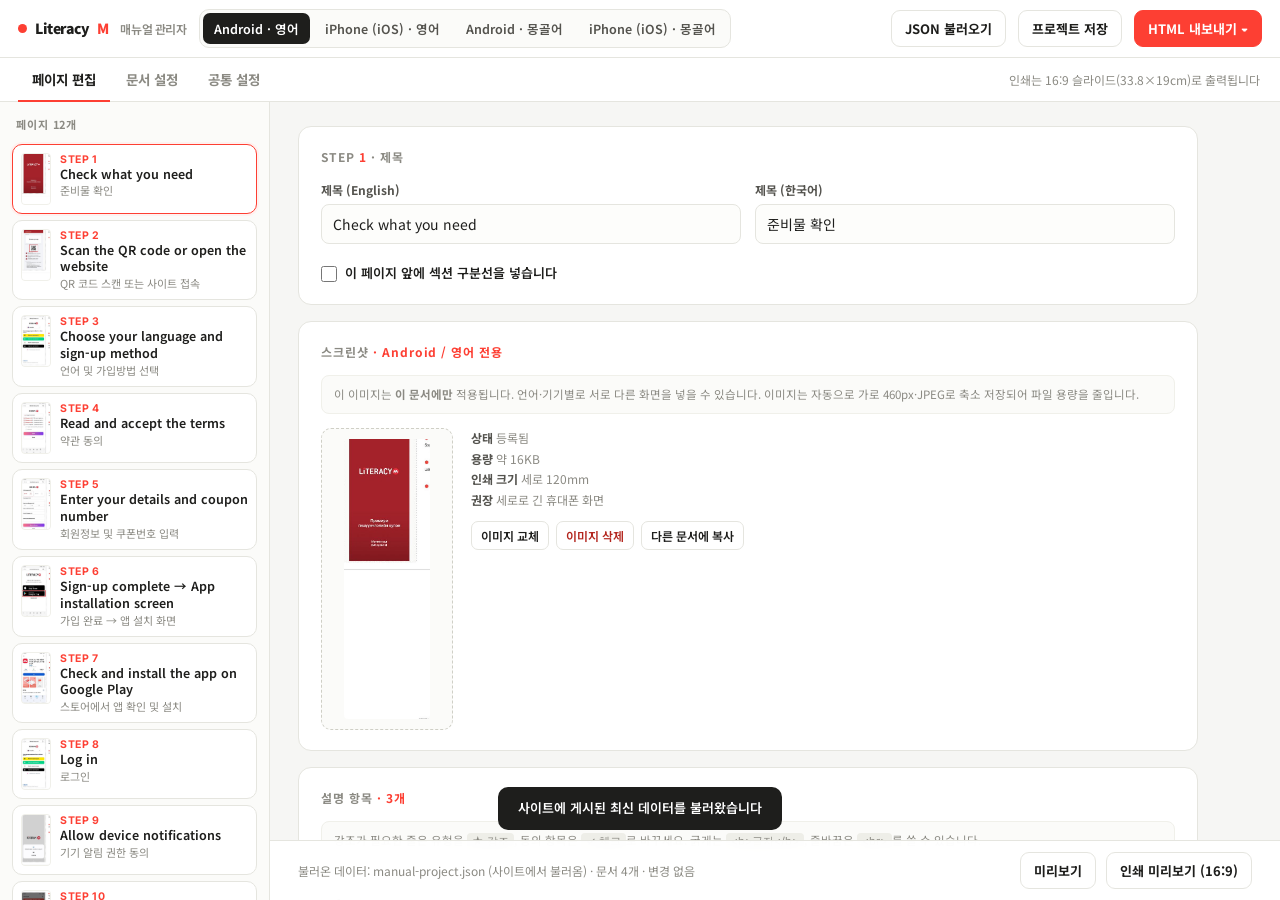
==== admin.html @ 459cb4ae "관리자 페이지 추가" ====
<!DOCTYPE html>
<html lang="ko">
<head>
<meta charset="utf-8" />
<meta name="viewport" content="width=device-width,initial-scale=1.0" />
<title>리터러시M 매뉴얼 관리자</title>
<link rel="preconnect" href="https://fonts.googleapis.com">
<link rel="preconnect" href="https://fonts.gstatic.com" crossorigin>
<link href="https://fonts.googleapis.com/css2?family=Inter:wght@400;500;600;700;800&family=Noto+Sans+KR:wght@400;500;600;700;900&display=swap" rel="stylesheet">
<style>
:root{--bg:#f6f6f4;--panel:#fff;--ink:#1e1e1c;--ink-soft:#54534e;--ink-faint:#8b8a83;
  --line:#e5e5df;--line-soft:#f0f0ea;--accent:#FD3F33;--accent-soft:#fff1ef;--ok:#1f8a48;--rail:#fbfbf9}
*,*::before,*::after{box-sizing:border-box;margin:0;padding:0}
html,body{height:100%}
body{font-family:'Noto Sans KR','Apple SD Gothic Neo',sans-serif;background:var(--bg);color:var(--ink);
  font-size:14px;line-height:1.6;-webkit-font-smoothing:antialiased;display:flex;flex-direction:column}
button,input,select,textarea{font-family:inherit;font-size:inherit;color:inherit}
.mono{font-family:'Inter',ui-monospace,monospace}

/* ---------------- top bar ---------------- */
.top{display:flex;align-items:center;gap:12px;padding:0 18px;height:58px;background:var(--panel);
  border-bottom:1px solid var(--line);flex:none;flex-wrap:nowrap}
.logo{display:flex;align-items:center;gap:8px;font-weight:900;letter-spacing:-.4px;white-space:nowrap}
.logo i{width:9px;height:9px;border-radius:50%;background:var(--accent);display:block}
.logo em{font-style:normal;color:var(--accent)}
.logo small{font-weight:600;color:var(--ink-faint);font-size:12px;margin-left:4px}
.top .sp{flex:1}
.docsel{display:flex;gap:4px;background:var(--rail);border:1px solid var(--line);border-radius:10px;padding:3px;
  overflow-x:auto;max-width:46vw}
.docsel button{border:none;background:none;padding:6px 11px;border-radius:7px;font-size:12.5px;font-weight:600;
  color:var(--ink-soft);cursor:pointer;white-space:nowrap}
.docsel button.on{background:var(--ink);color:#fff}
.btn{border:1px solid var(--line);background:var(--panel);padding:8px 13px;border-radius:9px;font-size:13px;
  font-weight:700;cursor:pointer;white-space:nowrap;transition:.12s}
.btn:hover{border-color:#d4d4cb;background:#fcfcfa}
.btn:focus-visible{outline:2px solid var(--accent);outline-offset:2px}
.btn.pri{background:var(--accent);border-color:var(--accent);color:#fff}
.btn.pri:hover{filter:brightness(1.05);background:var(--accent)}
.btn.sm{padding:5px 9px;font-size:12px;font-weight:600;border-radius:7px}
.btn.danger{color:#b3261e}
.btn.danger:hover{background:#fff5f4;border-color:#f0c4c0}
.btn[disabled]{opacity:.45;cursor:not-allowed}
.menu{position:relative}
.menu-pop{position:absolute;right:0;top:calc(100% + 6px);background:var(--panel);border:1px solid var(--line);
  border-radius:11px;box-shadow:0 12px 30px rgba(0,0,0,.1);padding:6px;min-width:230px;display:none;z-index:40}
.menu.open .menu-pop{display:block}
.menu-pop button{display:block;width:100%;text-align:left;border:none;background:none;padding:9px 11px;
  border-radius:7px;font-size:13px;cursor:pointer}
.menu-pop button:hover{background:var(--accent-soft);color:#a8291f}
.menu-pop hr{border:none;border-top:1px solid var(--line-soft);margin:5px 2px}
.menu-pop .lbl{padding:7px 11px 3px;font-size:11px;font-weight:700;letter-spacing:.06em;color:var(--ink-faint)}

/* ---------------- tabs ---------------- */
.tabs{display:flex;gap:2px;padding:0 18px;background:var(--panel);border-bottom:1px solid var(--line);flex:none}
.tabs button{border:none;background:none;padding:11px 14px;font-size:13.5px;font-weight:700;color:var(--ink-faint);
  cursor:pointer;border-bottom:2px solid transparent;margin-bottom:-1px}
.tabs button.on{color:var(--ink);border-bottom-color:var(--accent)}
.tabs .sp{flex:1}
.tabs .hint{align-self:center;font-size:12px;color:var(--ink-faint);padding-right:2px}

/* ---------------- shell ---------------- */
.shell{flex:1;display:flex;min-height:0}
.rail{width:270px;flex:none;background:var(--rail);border-right:1px solid var(--line);overflow-y:auto;padding:12px}
.rail-head{display:flex;align-items:center;justify-content:space-between;padding:2px 4px 10px}
.rail-head span{font-size:11px;font-weight:700;letter-spacing:.08em;color:var(--ink-faint)}
.pagelist{display:flex;flex-direction:column;gap:6px}
.pg{display:flex;gap:9px;align-items:flex-start;background:var(--panel);border:1px solid var(--line);
  border-radius:10px;padding:8px;cursor:pointer;text-align:left;transition:.1s}
.pg:hover{border-color:#d4d4cb}
.pg.on{border-color:var(--accent);box-shadow:0 0 0 2px var(--accent-soft)}
.pg .thumb{width:30px;height:52px;flex:none;border:1px solid var(--line-soft);border-radius:4px;overflow:hidden;
  background:#f4f4f0;display:flex;align-items:center;justify-content:center}
.pg .thumb img{width:100%;height:100%;object-fit:cover;object-position:top}
.pg .thumb span{font-size:9px;color:#c2c2b8;line-height:1.2;text-align:center}
.pg .meta{min-width:0;flex:1}
.pg .n{font-family:'Inter',sans-serif;font-size:10.5px;font-weight:700;color:var(--accent);letter-spacing:.06em}
.pg .t{font-size:12.5px;font-weight:600;line-height:1.35;overflow:hidden;display:-webkit-box;
  -webkit-line-clamp:2;-webkit-box-orient:vertical}
.pg .k{font-size:11px;color:var(--ink-faint);overflow:hidden;white-space:nowrap;text-overflow:ellipsis}
.pg .flag{display:inline-block;font-size:9.5px;font-weight:700;color:#a8291f;background:var(--accent-soft);
  border-radius:4px;padding:1px 5px;margin-top:3px}
.rail .add{width:100%;margin-top:10px;border:1px dashed #cfcfc6;background:none;padding:10px;border-radius:10px;
  font-size:12.5px;font-weight:700;color:var(--ink-soft);cursor:pointer}
.rail .add:hover{border-color:var(--accent);color:var(--accent)}

.main{flex:1;overflow-y:auto;padding:24px 28px 90px;min-width:0}
.pane{max-width:900px}
.pane.hide{display:none}

/* ---------------- editor blocks ---------------- */
.card{background:var(--panel);border:1px solid var(--line);border-radius:13px;padding:20px 22px;margin-bottom:16px}
.card>h3{font-size:12px;font-weight:700;letter-spacing:.08em;color:var(--ink-faint);margin-bottom:14px}
.card>h3 b{color:var(--accent)}
.row{display:grid;grid-template-columns:1fr 1fr;gap:14px}
.f{display:block;margin-bottom:13px}
.f:last-child{margin-bottom:0}
.f>label{display:block;font-size:12px;font-weight:700;color:var(--ink-soft);margin-bottom:5px}
.f>label small{font-weight:500;color:var(--ink-faint);margin-left:5px}
input[type=text],textarea,select{width:100%;border:1px solid var(--line);border-radius:8px;padding:9px 11px;
  background:#fdfdfb;transition:.12s}
input[type=text]:focus,textarea:focus,select:focus{outline:none;border-color:var(--accent);background:#fff;
  box-shadow:0 0 0 3px var(--accent-soft)}
textarea{resize:vertical;min-height:62px;line-height:1.55}
.chk{display:flex;align-items:center;gap:8px;font-size:13px;font-weight:600;cursor:pointer}
.chk input{width:16px;height:16px;accent-color:var(--accent)}

/* screenshot */
.shotbox{display:grid;grid-template-columns:132px 1fr;gap:18px;align-items:start}
.drop{border:1.5px dashed #cfcfc6;border-radius:10px;background:#fbfbf9;min-height:210px;display:flex;
  align-items:center;justify-content:center;overflow:hidden;text-align:center;padding:10px;cursor:pointer;
  transition:.12s}
.drop.over{border-color:var(--accent);background:var(--accent-soft)}
.drop img{max-width:100%;max-height:280px;display:block;border-radius:4px}
.drop p{font-size:11.5px;color:var(--ink-faint);line-height:1.6}
.shotinfo{font-size:12px;color:var(--ink-faint);line-height:1.7}
.shotinfo .k{font-weight:700;color:var(--ink-soft)}
.shotbtns{display:flex;flex-wrap:wrap;gap:7px;margin-top:11px}

/* bullets */
.item{border:1px solid var(--line);border-radius:11px;padding:13px 14px;margin-bottom:10px;background:#fdfdfb}
.item.star{border-color:#f4c8c2;background:#fffaf9}
.item.check{border-color:#c9e6d3;background:#fafdfb}
.item-top{display:flex;align-items:center;gap:8px;margin-bottom:10px}
.item-top .n{font-family:'Inter',sans-serif;font-size:11px;font-weight:700;color:var(--ink-faint);min-width:16px}
.item-top select{width:auto;padding:5px 8px;font-size:12px;font-weight:600}
.item-top .sp{flex:1}
.addrow{display:flex;gap:8px;margin-top:4px}
.hintbar{font-size:11.5px;color:var(--ink-faint);background:var(--rail);border:1px solid var(--line-soft);
  border-radius:8px;padding:9px 12px;margin-bottom:14px;line-height:1.65}
.hintbar code{font-family:'Inter',monospace;background:#eeeee8;padding:1px 5px;border-radius:4px;font-size:11px}

/* sticky action bar */
.actionbar{position:fixed;left:270px;right:0;bottom:0;background:rgba(255,255,255,.94);backdrop-filter:blur(8px);
  border-top:1px solid var(--line);padding:11px 28px;display:flex;align-items:center;gap:10px;z-index:20}
.actionbar .sp{flex:1}
.actionbar .status{font-size:12px;color:var(--ink-faint)}
.actionbar .status b{color:var(--accent)}

.toast{position:fixed;bottom:70px;left:50%;transform:translateX(-50%) translateY(14px);background:var(--ink);
  color:#fff;font-size:13px;font-weight:600;padding:11px 20px;border-radius:10px;opacity:0;pointer-events:none;
  transition:.2s;z-index:60;max-width:80vw;text-align:center}
.toast.show{opacity:1;transform:translateX(-50%) translateY(0)}
.toast.bad{background:#b3261e}
.empty{color:var(--ink-faint);font-size:13px;padding:40px 0;text-align:center}
@media(max-width:900px){
  .rail{width:200px}.actionbar{left:200px}.row{grid-template-columns:1fr}
  .shotbox{grid-template-columns:1fr}.docsel{max-width:34vw}
}
</style>
</head>
<body>

<div class="top">
  <div class="logo"><i></i>Literacy<em>M</em><small>매뉴얼 관리자</small></div>
  <div class="docsel" id="docsel"></div>
  <div class="sp"></div>
  <input type="file" id="load-json" accept=".json,application/json" hidden />
  <button class="btn" id="btn-load">JSON 불러오기</button>
  <button class="btn" id="btn-save">프로젝트 저장</button>
  <div class="menu" id="expmenu">
    <button class="btn pri" id="btn-exp">HTML 내보내기 ▾</button>
    <div class="menu-pop">
      <div class="lbl">웹 게시용 파일 다운로드</div>
      <button data-act="one">현재 문서만 내보내기</button>
      <button data-act="all">전체 문서 + 첫 화면(index.html)</button>
      <hr />
      <div class="lbl">문서 관리</div>
      <button data-act="dup-doc">현재 문서 복제</button>
      <button data-act="del-doc">현재 문서 삭제</button>
    </div>
  </div>
</div>

<div class="tabs">
  <button class="on" data-tab="pages">페이지 편집</button>
  <button data-tab="doc">문서 설정</button>
  <button data-tab="common">공통 설정</button>
  <div class="sp"></div>
  <div class="hint">인쇄는 16:9 슬라이드(33.8×19cm)로 출력됩니다</div>
</div>

<div class="shell">
  <aside class="rail">
    <div class="rail-head"><span id="rail-count">페이지</span></div>
    <div class="pagelist" id="pagelist"></div>
    <button class="add" id="btn-addpage">+ 페이지 추가</button>
  </aside>

  <main class="main">
    <div class="pane" id="pane-pages"></div>
    <div class="pane hide" id="pane-doc"></div>
    <div class="pane hide" id="pane-common"></div>
  </main>
</div>

<div class="actionbar">
  <div class="status" id="status"></div>
  <div class="sp"></div>
  <button class="btn" id="btn-preview">미리보기</button>
  <button class="btn" id="btn-preview-print">인쇄 미리보기 (16:9)</button>
</div>

<div class="toast" id="toast"></div>

<script>/* Renders a project document into a complete, standalone HTML file.
   GUIDE_CSS / GUIDE_JS are injected at assembly time. */
(function (global) {

  function esc(s) {
    return String(s == null ? '' : s)
      .replace(/&/g, '&amp;').replace(/</g, '&lt;').replace(/>/g, '&gt;')
      .replace(/"/g, '&quot;');
  }

  /* Bullet / title text may contain a small amount of inline markup the editor
     allows: <b>, <i>, <br>, <a href>. Everything else is escaped. */
  var ALLOWED = /^(b|i|em|strong|br|a|small)$/i;
  function rich(s) {
    s = String(s == null ? '' : s);
    var out = '', last = 0, re = /<\/?([a-zA-Z0-9]+)((?:\s+[a-zA-Z-]+\s*=\s*"[^"]*")*)\s*\/?>/g, m;
    while ((m = re.exec(s)) !== null) {
      out += esc(s.slice(last, m.index));
      if (ALLOWED.test(m[1])) {
        var attrs = '';
        if (/^a$/i.test(m[1]) && m[2]) {
          var href = /href\s*=\s*"([^"]*)"/i.exec(m[2]);
          if (href) attrs = ' href="' + esc(href[1]) + '"';
        }
        out += '<' + (m[0][1] === '/' ? '/' : '') + m[1].toLowerCase() + attrs + '>';
      } else {
        out += esc(m[0]);
      }
      last = re.lastIndex;
    }
    return out + esc(s.slice(last));
  }

  function ui(doc, key, fallback) {
    var v = (doc.ui || {})[key];
    return (v === undefined || v === null || v === '') ? fallback : v;
  }

  function renderShot(step, doc, n) {
    var alt = esc(doc.brandLabel || 'LiteracyM') + ' ' + esc(doc.os) + ' — STEP ' + n;
    var inner = step.image
      ? '<img src="' + step.image + '" alt="' + alt + '" />'
      : '<div class="shot-empty">이미지 없음<br>No screenshot yet<br><small>관리자 페이지에서 등록하세요</small></div>';
    return '<figure class="shot">\n' +
      '        <!-- SCREENSHOT · STEP ' + n + ' -->\n' +
      '        ' + inner + '\n' +
      '        <figcaption class="shot-cap">' + esc(ui(doc, 'stepWord', 'Step')) + ' ' + n + ' / ' + doc.steps.length + '</figcaption>\n' +
      '      </figure>';
  }

  function renderItems(items) {
    return (items || []).map(function (it) {
      var cls = (it.type === 'star' || it.type === 'check') ? ' class="' + it.type + '"' : '';
      return '        <li' + cls + '>\n' +
        '          <div class="line-en">' + rich(it.main) + '</div>\n' +
        (it.ko ? '          <div class="line-ko">' + rich(it.ko) + '</div>\n' : '') +
        '        </li>';
    }).join('\n');
  }

  function renderGuide(doc, project) {
    project = project || {};
    var brand = project.brand || {};
    var common = project.common || {};
    var total = doc.steps.length;
    var wm = esc(brand.wordmark || 'LiteracyM');
    var wmHtml = wm.replace(/M$/, '<em>M</em>');

    var idx = doc.steps.map(function (st, i) {
      var n = i + 1;
      return '      <li><a href="#step-' + n + '"><b>' + (n < 10 ? '0' + n : n) + '</b>' +
        '<span>' + rich(st.titleMain) +
        (st.titleKo ? '<span class="line-ko">' + rich(st.titleKo) + '</span>' : '') +
        '</span></a></li>';
    }).join('\n');

    var blocks = doc.steps.map(function (st, i) {
      var n = i + 1;
      var out = '';
      if (st.sectionBreak) {
        out += '  <div class="divider no-print"><span class="line"></span>' +
          '<span class="label">' + rich(st.sectionBreak) +
          (common.sectionBreakKo ? '<i>' + rich(common.sectionBreakKo) + '</i>' : '') +
          '</span><span class="line"></span></div>\n';
      }
      out += '  <section class="step" id="step-' + n + '">\n' +
        (st.sectionBreak
          ? '    <div class="step-eyebrow print-only">' + rich(st.sectionBreak) +
            (common.sectionBreakKo ? '<i>' + rich(common.sectionBreakKo) + '</i>' : '') + '</div>\n'
          : '') +
        '    <div class="step-head">\n' +
        '      <span class="step-num">STEP ' + n + '</span>\n' +
        '      <h2 class="step-title">' + rich(st.titleMain) +
        (st.titleKo ? '<span class="ko">' + rich(st.titleKo) + '</span>' : '') + '</h2>\n' +
        '    </div>\n' +
        '    <div class="step-body">\n' +
        '      ' + renderShot(st, doc, n) + '\n' +
        '      <ul class="bullets">\n' + renderItems(st.items) + '\n      </ul>\n' +
        '    </div>\n' +
        '    <div class="slide-foot print-only"><span>' + wm.replace(/M$/, '<em>M</em>') +
        ' · ' + esc(doc.os) + '</span><span>' + esc(ui(doc, 'stepWord', 'Step')) + ' ' + n + ' / ' + total + '</span></div>\n' +
        '  </section>';
      return out;
    }).join('\n');

    return '<!DOCTYPE html>\n' +
'<html lang="' + esc(doc.lang || 'en') + '">\n' +
'<head>\n' +
'<meta charset="utf-8" />\n' +
'<meta name="viewport" content="width=device-width,initial-scale=1.0" />\n' +
'<title>' + esc(doc.docTitle || (wm + ' — ' + doc.titleMain)) + '</title>\n' +
'<meta name="description" content="' + esc(doc.docDesc || '') + '" />\n' +
'<link rel="preconnect" href="https://fonts.googleapis.com">\n' +
'<link rel="preconnect" href="https://fonts.gstatic.com" crossorigin>\n' +
'<link href="https://fonts.googleapis.com/css2?family=Inter:wght@400;500;600;700;800&family=Noto+Sans+KR:wght@400;500;600;700;900&display=swap" rel="stylesheet">\n' +
'<style>\n' + global.GUIDE_CSS + '\n</style>\n' +
'</head>\n' +
'<body>\n\n' +
'<div class="toolbar no-print">\n' +
'  <div class="tb-brand"><span class="tb-dot"></span>' + wmHtml + '</div>\n' +
'  <span class="tb-os">' + esc(doc.os) + '</span>\n' +
'  <div class="tb-spacer"></div>\n' +
'  <button class="btn tb-hide-sm" id="ko-toggle" data-off="' + esc(ui(doc, 'btnKoOff', '한국어 숨기기 / Hide Korean')) +
      '" data-on="' + esc(ui(doc, 'btnKoOn', '한국어 보기 / Show Korean')) + '">' +
      esc(ui(doc, 'btnKoOff', '한국어 숨기기 / Hide Korean')) + '</button>\n' +
'  <button class="btn btn-primary" id="print-btn">' + esc(ui(doc, 'btnPrint', '인쇄 / Print')) + '</button>\n' +
'</div>\n\n' +
'<div class="wrap">\n\n' +
'  <header class="cover">\n' +
'    <div class="wordmark">' + wmHtml + '</div>\n' +
'    <div class="wordmark-ko">' + esc(brand.wordmarkKo || '') + '</div>\n' +
'    <div class="cover-rule"></div>\n' +
'    <h1>' + rich(doc.titleMain) + '<br><span class="os">(' + esc(doc.osTitle || doc.os) + ')</span></h1>\n' +
'    <div class="h1-ko">' + rich(doc.titleKo) + ' <span>(' + esc(doc.osKo || '') + '용)</span></div>\n' +
'    <div class="audience">' + rich(doc.audienceMain) + ' <span>· ' + rich(doc.audienceKo) + '</span></div>\n' +
'    <div class="credits">\n' +
'      <div>' + rich(doc.projectMain) + '</div>\n' +
'      <div class="ko">' + rich(common.projectKo || '') + '</div>\n' +
'      <div class="partners">' + esc(brand.partners || '') + '</div>\n' +
'    </div>\n' +
'    <div class="slide-foot print-only"><span>' + wmHtml + ' · ' + esc(doc.os) +
     '</span><span>' + esc(brand.partners || '') + '</span></div>\n' +
'  </header>\n\n' +
'  <nav class="index no-print">\n' +
'    <h2>' + esc(ui(doc, 'contents', 'Contents')) + ' <span>· 목차</span></h2>\n' +
'    <ol>\n' + idx + '\n    </ol>\n' +
'  </nav>\n\n' +
blocks + '\n\n' +
'  <footer class="foot">\n' +
'    <div class="line-en">' + rich(doc.footerMain) + '</div>\n' +
'    <div class="line-ko">' + rich(common.footerKo || '') + '</div>\n' +
(doc.switchHtml ? '    <div class="switch no-print">' + doc.switchHtml + '</div>\n' : '') +
'    <div class="switch no-print"><a href="index.html">' + esc(ui(doc, 'homeLink', 'Choose a different language or phone')) + '</a> <span>· 언어·기기 다시 선택</span></div>\n' +
'    <div class="mark">' + esc(brand.partners || '') + '</div>\n' +
'  </footer>\n\n' +
'</div>\n\n' +
'<div class="lb" id="lb"><img id="lb-img" alt="" /><div class="lb-hint">아무 곳이나 눌러 닫기 · Tap anywhere to close</div></div>\n\n' +
'<script>\n' + global.GUIDE_JS + '\n<\/script>\n' +
'</body>\n</html>\n';
  }

  /* ---- landing page: two-step selector ---------------------------------- */
  var PHONE = {
    android: '<svg width="26" height="26" viewBox="0 0 24 24" fill="none" stroke="currentColor" stroke-width="1.6" stroke-linecap="round"><rect x="6" y="2.5" width="12" height="19" rx="2.4"/><path d="M9.6 18.8h4.8"/></svg>',
    iphone: '<svg width="26" height="26" viewBox="0 0 24 24" fill="none" stroke="currentColor" stroke-width="1.6" stroke-linecap="round"><rect x="6" y="2.5" width="12" height="19" rx="3.2"/><path d="M10.2 5.1h3.6"/><path d="M10.4 19.2h3.2"/></svg>',
    globe: '<svg width="26" height="26" viewBox="0 0 24 24" fill="none" stroke="currentColor" stroke-width="1.6" stroke-linecap="round"><circle cx="12" cy="12" r="8.6"/><path d="M3.6 12h16.8"/><path d="M12 3.4c2.3 2.3 3.5 5.3 3.5 8.6S14.3 18.3 12 20.6c-2.3-2.3-3.5-5.3-3.5-8.6S9.7 5.7 12 3.4z"/></svg>'
  };

  function phoneIcon(os) {
    var o = String(os || '').toLowerCase();
    if (o.indexOf('iphone') >= 0 || o.indexOf('ios') >= 0) return PHONE.iphone;
    if (o.indexOf('android') >= 0) return PHONE.android;
    return PHONE.android;
  }

  /* "iPhone (iOS)" -> "iPhone" */
  function shortOs(os) {
    return String(os || '').replace(/\s*[（(].*?[)）]\s*/g, '').trim() || String(os || '');
  }

  function renderIndex(project) {
    var brand = project.brand || {};
    var wmPlain = esc(brand.wordmark || 'LiteracyM');
    var wm = wmPlain.replace(/M$/, '<em>M</em>');

    /* group documents by language, keeping the order they appear in */
    var order = [], byLang = {};
    (project.docs || []).forEach(function (d) {
      var key = d.lang || d.langName || 'x';
      if (!byLang[key]) { byLang[key] = { key: key, docs: [], sample: d }; order.push(key); }
      byLang[key].docs.push(d);
    });

    /* step 1 — language */
    var langOpts = order.map(function (key) {
      var g = byLang[key], d = g.sample;
      return '        <button class="opt" type="button" data-go="lang-' + esc(key) + '">\n' +
        '          <span class="ic">' + PHONE.globe + '</span>\n' +
        '          <span class="tx"><span class="main">' + esc(d.langLabel || d.langName || key) + '</span>' +
        '<span class="sub">' + esc(d.langName || '') + '</span></span>\n' +
        '          <span class="go">&rarr;</span>\n' +
        '        </button>';
    }).join('\n');

    /* step 2 — device, one panel per language */
    var devSteps = order.map(function (key) {
      var g = byLang[key], d0 = g.sample;
      var ui = d0.ui || {};
      var title = ui.pickDevice || 'Which phone do you use?';
      var back = ui.back || 'Back';
      var opts = g.docs.map(function (d) {
        return '        <a class="opt" href="' + esc(d.file) + '">\n' +
          '          <span class="ic">' + phoneIcon(d.os) + '</span>\n' +
          '          <span class="tx"><span class="main">' + esc(shortOs(d.os)) + '</span>' +
          '<span class="sub">' + esc(d.osKo || '') + '</span></span>\n' +
          '          <span class="go">&rarr;</span>\n' +
          '        </a>';
      }).join('\n');
      return '    <section class="step" id="lang-' + esc(key) + '">\n' +
        '      <div class="top">\n' +
        '        <button class="back" type="button" data-go="pick-lang">&larr; ' + esc(back) + '</button>\n' +
        '        <span class="sp"></span>\n' +
        '        <span class="count"><b>2</b> / 2</span>\n' +
        '      </div>\n' +
        '      <h1>' + esc(title) + '<span>사용하시는 기기를 선택하세요</span></h1>\n' +
        '      <div class="opts">\n' + opts + '\n      </div>\n' +
        '    </section>';
    }).join('\n\n');

    return '<!DOCTYPE html>\n<html lang="en">\n<head>\n<meta charset="utf-8" />\n' +
'<meta name="viewport" content="width=device-width,initial-scale=1.0" />\n' +
'<title>' + wmPlain + ' — User Guide | ' + esc(brand.wordmarkKo || '') + ' 사용자 매뉴얼</title>\n' +
'<meta name="description" content="Select your language and phone to open the setup guide. 언어와 기기를 선택하면 설치 가이드가 열립니다." />\n' +
'<meta name="theme-color" content="#f6f6f4" />\n' +
'<link rel="preconnect" href="https://fonts.googleapis.com">\n' +
'<link rel="preconnect" href="https://fonts.gstatic.com" crossorigin>\n' +
'<link href="https://fonts.googleapis.com/css2?family=Inter:wght@400;500;600;700;800&family=Noto+Sans+KR:wght@400;500;600;700;900&display=swap" rel="stylesheet">\n' +
'<style>\n' + global.INDEX_CSS + '\n</style>\n</head>\n<body>\n\n' +
'<div class="brand">\n' +
'  <div class="wm">' + wm + '</div>\n' +
'  <div class="ko">' + esc(brand.wordmarkKo || '') + '</div>\n' +
'</div>\n\n' +
'<main class="app">\n' +
'  <div class="card">\n\n' +
'    <section class="step on" id="pick-lang">\n' +
'      <div class="top"><span class="sp"></span><span class="count"><b>1</b> / 2</span></div>\n' +
'      <h1>Select your language<span>언어를 선택하세요</span></h1>\n' +
'      <div class="opts">\n' + langOpts + '\n      </div>\n' +
'    </section>\n\n' +
devSteps + '\n\n' +
'  </div>\n' +
'</main>\n\n' +
'<div class="mark">' + esc(brand.partners || '') + '</div>\n\n' +
'<script>\n' +
'(function () {\n' +
'  var steps = document.querySelectorAll(".step");\n' +
'  function show(id) {\n' +
'    steps.forEach(function (s) { s.classList.toggle("on", s.id === id); });\n' +
'    if (history.replaceState) history.replaceState(null, "", "#" + id);\n' +
'    window.scrollTo(0, 0);\n' +
'  }\n' +
'  document.querySelectorAll("[data-go]").forEach(function (b) {\n' +
'    b.addEventListener("click", function () { show(b.dataset.go); });\n' +
'  });\n' +
'  var h = (location.hash || "").slice(1);\n' +
'  if (h && document.getElementById(h)) show(h);\n' +
'  window.addEventListener("hashchange", function () {\n' +
'    var id = (location.hash || "").slice(1) || "pick-lang";\n' +
'    if (document.getElementById(id)) show(id);\n' +
'  });\n' +
'})();\n' +
'<\/script>\n</body>\n</html>\n';
  }

  global.renderGuide = renderGuide;
  global.renderIndex = renderIndex;
})(typeof window !== 'undefined' ? window : this);
</script>
<script>window.GUIDE_CSS = ":root{\n  --bg:#f6f6f4; --surface:#ffffff; --ink:#1e1e1c; --ink-soft:#54534e; --ink-faint:#8b8a83;\n  --line:#e9e9e4; --line-soft:#f2f2ec; --accent:#FD3F33; --accent-soft:#fff1ef;\n}\n*,*::before,*::after{box-sizing:border-box;margin:0;padding:0}\nbody{font-family:'Noto Sans KR','Apple SD Gothic Neo',sans-serif;background:var(--bg);color:var(--ink);\n  -webkit-font-smoothing:antialiased;line-height:1.65}\nb,strong{font-weight:700;color:var(--ink)}\na{color:var(--accent);text-decoration:none}\n.print-only{display:none}\n\n/* ---------- toolbar ---------- */\n.toolbar{position:sticky;top:0;z-index:30;display:flex;align-items:center;gap:12px;height:56px;\n  padding:0 20px;background:rgba(255,255,255,.88);backdrop-filter:blur(10px);border-bottom:1px solid var(--line)}\n.tb-brand{display:flex;align-items:center;gap:8px;font-size:15px;font-weight:900;letter-spacing:-.4px}\n.tb-dot{width:9px;height:9px;border-radius:50%;background:var(--accent)}\n.tb-brand em{font-style:normal;color:var(--accent)}\n.tb-os{font-family:'Inter',sans-serif;font-size:11px;font-weight:700;letter-spacing:.06em;text-transform:uppercase;\n  color:var(--ink-soft);border:1px solid var(--line);background:var(--surface);padding:4px 9px;border-radius:20px}\n.tb-spacer{flex:1}\n.btn{font-family:inherit;font-size:13px;font-weight:700;border:1px solid var(--line);background:var(--surface);\n  color:var(--ink);padding:8px 14px;border-radius:9px;cursor:pointer;transition:.12s;white-space:nowrap}\n.btn:hover{border-color:#d7d7cf}\n.btn:focus-visible{outline:2px solid var(--accent);outline-offset:2px}\n.btn-primary{background:var(--accent);border-color:var(--accent);color:#fff}\n.btn-primary:hover{filter:brightness(1.05);border-color:var(--accent)}\n\n/* ---------- layout ---------- */\n.wrap{max-width:920px;margin:0 auto;padding:34px 24px 110px}\n\n/* ---------- cover ---------- */\n.cover{background:var(--surface);border:1px solid var(--line);border-radius:16px;padding:52px 48px 40px;\n  text-align:center;position:relative;overflow:hidden}\n.cover::before{content:\"\";position:absolute;inset:0 0 auto;height:5px;\n  background:linear-gradient(90deg,var(--accent),#ff8a5c 60%,#ffd166)}\n.wordmark{font-family:'Inter',sans-serif;font-size:44px;font-weight:800;letter-spacing:-2px;line-height:1}\n.wordmark em{font-style:normal;color:var(--accent)}\n.wordmark-ko{font-size:17px;font-weight:700;color:var(--ink-soft);letter-spacing:-.5px;margin-top:6px}\n.cover-rule{width:44px;height:2px;background:var(--ink);margin:26px auto}\n.cover h1{font-family:'Inter',sans-serif;font-size:25px;font-weight:700;letter-spacing:-.7px;line-height:1.3}\n.cover h1 .os{color:var(--accent);white-space:nowrap}\n.cover .h1-ko{font-size:15px;font-weight:600;color:var(--ink-soft);margin-top:8px;letter-spacing:-.4px}\n.audience{display:inline-block;margin-top:22px;font-size:12.5px;font-weight:700;color:#a8291f;\n  background:var(--accent-soft);border-radius:20px;padding:6px 14px}\n.audience span{color:#b8564d;font-weight:500}\n.credits{margin-top:30px;padding-top:22px;border-top:1px solid var(--line-soft);\n  font-size:11.5px;color:var(--ink-faint);line-height:1.75}\n.credits .partners{font-family:'Inter',sans-serif;font-size:10.5px;font-weight:600;letter-spacing:.09em;\n  color:var(--ink-soft);margin-top:12px}\n\n/* ---------- index ---------- */\n.index{margin:30px 0 8px;background:var(--surface);border:1px solid var(--line);border-radius:14px;padding:22px 26px}\n.index h2{font-family:'Inter',sans-serif;font-size:11px;font-weight:700;letter-spacing:.12em;text-transform:uppercase;\n  color:var(--ink-faint);margin-bottom:14px}\n.index h2 span{font-family:'Noto Sans KR',sans-serif;letter-spacing:0;text-transform:none}\n.index ol{list-style:none;display:grid;grid-template-columns:repeat(2,1fr);gap:2px 26px}\n.index li{font-size:13.5px;color:var(--ink-soft);padding:5px 0;border-bottom:1px dotted var(--line)}\n.index li a{color:var(--ink-soft);display:flex;gap:10px}\n.index li a:hover{color:var(--accent)}\n.index li b{font-family:'Inter',sans-serif;color:var(--accent);font-weight:700;min-width:22px;flex:none}\n.index .line-ko{display:block;margin-top:1px;font-size:12px}\n\n/* ---------- section divider ---------- */\n.divider{display:flex;align-items:center;gap:14px;margin:44px 0 4px}\n.divider .line{flex:1;height:1px;background:var(--line)}\n.divider .label{font-family:'Inter',sans-serif;font-size:12px;font-weight:700;letter-spacing:.1em;\n  text-transform:uppercase;color:var(--ink-soft)}\n.divider .label i{font-style:normal;font-family:'Noto Sans KR',sans-serif;font-weight:500;letter-spacing:0;\n  text-transform:none;color:var(--ink-faint);margin-left:8px;font-size:12.5px}\n\n/* ---------- step ---------- */\n.step{background:var(--surface);border:1px solid var(--line);border-radius:14px;padding:30px 32px;margin-top:20px;\n  scroll-margin-top:72px;position:relative}\n.step-head{display:flex;align-items:baseline;gap:14px;padding-bottom:16px;border-bottom:1px solid var(--line-soft)}\n.step-num{font-family:'Inter',sans-serif;font-size:11px;font-weight:700;letter-spacing:.1em;color:#fff;\n  background:var(--ink);border-radius:5px;padding:4px 8px;flex:none;position:relative;top:-2px}\n.step-title{font-family:'Inter',sans-serif;font-size:19px;font-weight:700;letter-spacing:-.5px;line-height:1.3}\n.step-title .ko{display:block;font-family:'Noto Sans KR',sans-serif;font-size:13.5px;font-weight:500;\n  color:var(--ink-faint);letter-spacing:-.3px;margin-top:4px}\n.step-eyebrow{font-family:'Inter',sans-serif;font-size:9pt;font-weight:700;letter-spacing:.1em;\n  text-transform:uppercase;color:var(--accent);margin-bottom:2.5mm}\n.step-eyebrow i{font-style:normal;font-family:'Noto Sans KR',sans-serif;font-weight:500;letter-spacing:0;\n  text-transform:none;color:var(--ink-faint);margin-left:7px}\n.step-body{display:grid;grid-template-columns:224px 1fr;gap:30px;margin-top:22px;align-items:start}\n.shot{border:1px solid var(--line);border-radius:10px;overflow:hidden;background:#fbfbf9}\n.shot img{display:block;width:100%;height:auto;cursor:zoom-in}\n.shot-cap{font-family:'Inter',sans-serif;font-size:10px;font-weight:600;letter-spacing:.08em;text-transform:uppercase;\n  color:var(--ink-faint);text-align:center;padding:7px 4px;border-top:1px solid var(--line-soft);background:var(--surface)}\n.shot-empty{display:flex;align-items:center;justify-content:center;min-height:300px;font-size:12px;\n  color:var(--ink-faint);text-align:center;padding:20px;line-height:1.6}\nul.bullets{list-style:none}\nul.bullets>li{position:relative;padding:0 0 0 20px;margin-bottom:16px}\nul.bullets>li:last-child{margin-bottom:0}\nul.bullets>li::before{content:\"\";position:absolute;left:2px;top:9px;width:6px;height:6px;border-radius:50%;\n  background:#c9c9c0}\nul.bullets>li.check::before{content:\"✓\";position:absolute;left:0;top:0;width:auto;height:auto;background:none;\n  color:#1f8a48;font-weight:800;font-size:12.5px;line-height:1.6}\nul.bullets>li.star{background:var(--accent-soft);border-radius:8px;padding:10px 14px 10px 26px;margin-left:-6px}\nul.bullets>li.star::before{content:\"★\";position:absolute;left:9px;top:10px;width:auto;height:auto;background:none;\n  color:var(--accent);font-size:12px;line-height:1.7}\n.line-en{font-family:'Inter','Noto Sans KR',sans-serif;font-size:14.5px;color:var(--ink);letter-spacing:-.1px}\n.line-ko{font-size:13px;color:var(--ink-faint);margin-top:3px;letter-spacing:-.3px}\nli.star .line-en{color:#8e2019}\nli.star .line-ko{color:#b06157}\n\n/* ---------- slide footer (print only) ---------- */\n.slide-foot{align-items:baseline;justify-content:space-between;font-family:'Inter',sans-serif;font-size:8pt;\n  font-weight:600;letter-spacing:.06em;color:var(--ink-faint);border-top:1px solid var(--line-soft);\n  padding-top:3mm;margin-top:4mm}\n.slide-foot em{font-style:normal;color:var(--accent)}\n\n/* ---------- lightbox ---------- */\n.lb{position:fixed;inset:0;z-index:50;background:rgba(24,24,22,.9);display:none;align-items:flex-start;\n  justify-content:center;overflow:auto;padding:24px;cursor:zoom-out}\n.lb.open{display:flex}\n.lb img{max-width:min(420px,92vw);width:100%;height:auto;border-radius:10px;box-shadow:0 20px 60px rgba(0,0,0,.5)}\n.lb-hint{position:fixed;bottom:18px;left:50%;transform:translateX(-50%);color:#e9e9e4;font-size:12px;\n  font-weight:600;background:rgba(0,0,0,.45);padding:7px 14px;border-radius:20px}\n\n/* ---------- footer ---------- */\n.switch{margin-top:14px;font-size:12.5px;color:var(--ink-faint)}\n.switch a{font-weight:700}\n.foot{margin-top:36px;background:var(--surface);border:1px solid var(--line);border-radius:14px;padding:22px 26px;\n  text-align:center}\n.foot .line-en{font-size:13.5px;color:var(--ink-soft)}\n.foot .line-ko{font-size:12.5px}\n.foot .mark{font-family:'Inter',sans-serif;font-size:10.5px;font-weight:600;letter-spacing:.09em;\n  color:var(--ink-faint);margin-top:14px;padding-top:14px;border-top:1px solid var(--line-soft)}\n\n/* ---------- korean off ---------- */\nbody.ko-off .line-ko,body.ko-off .h1-ko,body.ko-off .wordmark-ko,body.ko-off .step-title .ko,\nbody.ko-off .credits .ko,body.ko-off .audience span,body.ko-off .index h2 span,\nbody.ko-off .divider .label i,body.ko-off .step-eyebrow i{display:none}\n\n/* ---------- responsive ---------- */\n@media(max-width:720px){\n  .wrap{padding:20px 14px 80px}\n  .cover{padding:38px 24px 30px}\n  .wordmark{font-size:34px}\n  .cover h1{font-size:20px}\n  .index ol{grid-template-columns:1fr}\n  .step{padding:22px 20px}\n  .step-body{grid-template-columns:1fr;gap:22px}\n  .shot{max-width:260px;margin:0 auto}\n  .tb-hide-sm{display:none}\n}\n\n/* ================= PRINT — 16:9 slides (PowerPoint size) ================= */\n@media print{\n  @page{size:338mm 190mm;margin:0}\n  html,body{background:#fff}\n  .toolbar,.index,.no-print,.lb,.foot,.divider,.shot-cap{display:none !important}\n  .print-only{display:block}\n  .wrap{max-width:none;margin:0;padding:0}\n\n  .cover,.step{width:338mm;height:190mm;margin:0;border:none;border-radius:0;overflow:hidden;\n    display:flex;flex-direction:column;break-inside:avoid;page-break-inside:avoid;\n    break-after:page;page-break-after:always;-webkit-print-color-adjust:exact;print-color-adjust:exact}\n  .step:last-of-type{break-after:auto;page-break-after:auto}\n\n  /* --- cover slide --- */\n  .cover{padding:26mm 34mm;justify-content:center;align-items:center;text-align:center}\n  .cover::before{display:block;height:4mm}\n  .wordmark{font-size:40pt}\n  .wordmark-ko{font-size:14pt}\n  .cover-rule{margin:9mm auto}\n  .cover h1{font-size:23pt;line-height:1.25}\n  .cover .h1-ko{font-size:12.5pt;margin-top:3mm}\n  .audience{margin-top:9mm;font-size:10.5pt;padding:2.5mm 6mm}\n  .credits{margin-top:12mm;padding-top:7mm;font-size:8.5pt}\n  .credits .partners{font-size:8pt;margin-top:4mm}\n\n  /* --- step slide --- */\n  .step{padding:13mm 20mm 8mm}\n  .step-head{align-items:flex-start;gap:6mm;padding-bottom:4.5mm;border-bottom:1px solid var(--line)}\n  .step-num{font-size:9.5pt;padding:1.6mm 3mm;border-radius:1.5mm;top:0;\n    background:var(--ink) !important;color:#fff !important}\n  .step-title{font-size:19pt;letter-spacing:-.6px}\n  .step-title .ko{font-size:11.5pt;margin-top:1.5mm}\n  .step-body{flex:1;min-height:0;grid-template-columns:min-content minmax(0,185mm);gap:20mm;\n    justify-content:center;margin-top:7mm;align-items:start}\n  .shot{border:1px solid #e2e2dc;border-radius:2mm;width:-moz-fit-content;width:fit-content}\n  .shot img{height:120mm;width:auto;max-width:none;cursor:default}\n  .shot-empty{min-height:120mm;width:38mm;font-size:8pt}\n  ul.bullets>li{padding-left:7mm;margin-bottom:6mm}\n  ul.bullets>li::before{left:0.6mm;top:2.4mm;width:1.7mm;height:1.7mm}\n  ul.bullets>li.check::before{font-size:11pt;top:-0.4mm;left:0}\n  ul.bullets>li.star{padding:3mm 4mm 3mm 8mm;margin-left:-2mm;border-radius:2mm;\n    background:#fff5f3 !important}\n  ul.bullets>li.star::before{left:2.6mm;top:3.2mm;font-size:10.5pt}\n  .line-en{font-size:14pt;line-height:1.48}\n  .line-ko{font-size:11pt;margin-top:1.2mm;line-height:1.5}\n  .slide-foot{display:flex}\n}\n";</script>
<script>window.GUIDE_JS = "(function () {\n  var koBtn = document.getElementById('ko-toggle');\n  if (koBtn) {\n    koBtn.addEventListener('click', function () {\n      var off = document.body.classList.toggle('ko-off');\n      this.textContent = off ? this.dataset.on : this.dataset.off;\n    });\n  }\n  var printBtn = document.getElementById('print-btn');\n  if (printBtn) printBtn.addEventListener('click', function () { window.print(); });\n\n  var lb = document.getElementById('lb');\n  var lbImg = document.getElementById('lb-img');\n  if (lb && lbImg) {\n    document.querySelectorAll('.shot img').forEach(function (img) {\n      img.addEventListener('click', function () {\n        lbImg.src = img.src;\n        lbImg.alt = img.alt;\n        lb.classList.add('open');\n        document.body.style.overflow = 'hidden';\n      });\n    });\n    var close = function () { lb.classList.remove('open'); document.body.style.overflow = ''; };\n    lb.addEventListener('click', close);\n    document.addEventListener('keydown', function (e) { if (e.key === 'Escape') close(); });\n  }\n})();\n";</script>
<script>window.INDEX_CSS = ":root{\n  --bg:#f6f6f4; --surface:#ffffff; --ink:#1e1e1c; --ink-soft:#54534e; --ink-faint:#8b8a83;\n  --line:#e5e5df; --line-soft:#f0f0ea; --accent:#FD3F33; --accent-soft:#fff1ef;\n}\n*,*::before,*::after{box-sizing:border-box;margin:0;padding:0}\nhtml{-webkit-text-size-adjust:100%}\nbody{font-family:'Noto Sans KR','Apple SD Gothic Neo',sans-serif;background:var(--bg);color:var(--ink);\n  -webkit-font-smoothing:antialiased;line-height:1.6;min-height:100vh;min-height:100dvh;\n  display:flex;flex-direction:column;align-items:center;padding:26px 18px 30px}\n\n/* ---------- brand ---------- */\n.brand{display:flex;flex-direction:column;align-items:center;gap:3px;margin-bottom:24px;flex:none}\n.brand .wm{font-family:'Inter',sans-serif;font-size:26px;font-weight:800;letter-spacing:-1.2px;line-height:1}\n.brand .wm em{font-style:normal;color:var(--accent)}\n.brand .ko{font-size:12px;font-weight:600;color:var(--ink-faint);letter-spacing:-.3px}\n\n/* ---------- card ---------- */\n.app{width:100%;max-width:440px;display:flex;flex-direction:column}\n.card{background:var(--surface);border:1px solid var(--line);border-radius:18px;\n  padding:22px 20px 22px;position:relative;overflow:hidden}\n.card::before{content:\"\";position:absolute;inset:0 0 auto;height:4px;\n  background:linear-gradient(90deg,var(--accent),#ff8a5c 60%,#ffd166)}\n\n/* ---------- step ---------- */\n.step{display:none}\n.step.on{display:block;animation:sin .26s ease both}\n@keyframes sin{from{opacity:0;transform:translateX(10px)}to{opacity:1;transform:none}}\n@media(prefers-reduced-motion:reduce){.step.on{animation:none}}\n\n.top{display:flex;align-items:center;gap:10px;min-height:30px;margin-bottom:14px}\n.back{border:none;background:none;font:inherit;font-size:13px;font-weight:700;color:var(--ink-faint);\n  cursor:pointer;padding:6px 10px 6px 0;display:flex;align-items:center;gap:5px;border-radius:8px}\n.back:hover{color:var(--accent)}\n.back:focus-visible{outline:2px solid var(--accent);outline-offset:2px}\n.top .sp{flex:1}\n.count{font-family:'Inter',sans-serif;font-size:11px;font-weight:700;letter-spacing:.1em;color:var(--ink-faint)}\n.count b{color:var(--accent)}\n\nh1{font-family:'Inter','Noto Sans KR',sans-serif;font-size:20px;font-weight:700;letter-spacing:-.5px;\n  line-height:1.35;text-wrap:balance}\nh1 span{display:block;font-family:'Noto Sans KR',sans-serif;font-size:13px;font-weight:500;\n  color:var(--ink-faint);letter-spacing:-.3px;margin-top:5px}\n\n/* ---------- options ---------- */\n.opts{display:flex;flex-direction:column;gap:10px;margin-top:18px}\n.opt{display:flex;align-items:center;gap:13px;width:100%;min-height:70px;padding:14px 16px;\n  border:1.5px solid var(--line);border-radius:13px;background:var(--surface);\n  font:inherit;color:var(--ink);text-align:left;text-decoration:none;cursor:pointer;\n  transition:border-color .13s,background .13s,transform .08s;-webkit-tap-highlight-color:transparent}\n.opt:hover{border-color:var(--accent);background:var(--accent-soft)}\n.opt:active{transform:scale(.985)}\n.opt:focus-visible{outline:2px solid var(--accent);outline-offset:2px}\n.opt .ic{flex:none;width:34px;display:flex;align-items:center;justify-content:center;color:var(--ink-soft)}\n.opt:hover .ic{color:var(--accent)}\n.opt .tx{flex:1;min-width:0}\n.opt .main{display:block;font-family:'Inter','Noto Sans KR',sans-serif;font-size:17px;font-weight:700;\n  letter-spacing:-.3px;line-height:1.3}\n.opt .sub{display:block;font-size:12px;color:var(--ink-faint);margin-top:2px}\n.opt .go{flex:none;font-family:'Inter',sans-serif;font-size:17px;color:#c8c8bf}\n.opt:hover .go{color:var(--accent)}\n\n/* ---------- footer ---------- */\n.note{margin-top:16px;font-size:11.5px;color:var(--ink-faint);text-align:center;line-height:1.7}\n.mark{font-family:'Inter',sans-serif;font-size:9.5px;font-weight:600;letter-spacing:.09em;\n  color:#a9a9a0;text-align:center;margin-top:20px;flex:none}\n\n@media(min-width:520px){\n  body{justify-content:center;padding:40px 20px}\n  .card{padding:28px 28px 26px}\n  h1{font-size:22px}\n  .brand .wm{font-size:30px}\n}\n";</script>
<script id="seed" type="application/json">{"version":1,"name":"리터러시M 사용자 매뉴얼","brand":{"wordmark":"LiteracyM","wordmarkKo":"리터러시M","partners":"KBIOHEALTHCARE · KYUNG HEE UNIVERSITY MEDICAL CENTER · MEDIJOY"},"common":{"projectKo":"한국보건산업진흥원 2026년 「ICT기반 외국인환자 사전상담·사후관리 지원 사업」","footerKo":"도움이 필요하면 병원 코디네이터에게 문의하거나, 앱의 고객센터(마이페이지 → 고객센터)를 이용하세요.","sectionBreakKo":"건강정보 입력 방법"},"docs":[{"id":"android-en","file":"literacym-guide-android-en.html","lang":"en","langName":"영어","langLabel":"English","os":"Android","osTitle":"Android","osKo":"안드로이드","titleMain":"Sign-up · App installation · Login guide","titleKo":"회원가입 · 앱 설치 · 로그인 가이드","audienceMain":"For English-speaking users","audienceKo":"영어 사용자 안내용","projectMain":"2026 「ICT-based Pre-consultation & Post-care Support Program for Foreign Patients」, Korea Health Industry Development Institute (KHIDI)","footerMain":"Need help? Contact your hospital coordinator, or use Customer Support in the app (My Page → Customer Support).","docTitle":"LiteracyM — Sign-up, Install & Login Guide (Android) | 리터러시M 사용자 매뉴얼","docDesc":"LiteracyM (Android) step-by-step sign-up, installation and login guide. English with Korean reference. 리터러시M 회원가입·앱 설치·로그인 가이드 (안드로이드).","switchHtml":"Using an iPhone? <a href=\"literacym-guide-iphone-en.html\">Open the iPhone (iOS) guide<\/a> · 아이폰 사용자는 <a href=\"literacym-guide-iphone-en.html\">아이폰용 가이드<\/a>를 보세요.","ui":{"contents":"Contents","stepWord":"Step","btnPrint":"인쇄 / Print","btnKoOff":"한국어 숨기기 / Hide Korean","btnKoOn":"한국어 보기 / Show Korean","pickDevice":"Which phone do you use?","back":"Back","homeLink":"Choose a different language or phone"},"steps":[{"titleMain":"Check what you need","titleKo":"준비물 확인","image":"[data-uri]","sectionBreak":"","items":[{"main":"Have your card or document with the coupon number ready.","ko":"쿠폰번호가 적힌 카드 또는 서류를 준비하세요.","type":"dot"},{"main":"Make sure your smartphone is connected to the internet (Wi-Fi or mobile data).","ko":"스마트폰의 인터넷(와이파이/데이터) 연결을 확인하세요.","type":"dot"},{"main":"This guide is for <b>Android<\/b> phones.","ko":"이 매뉴얼은 <b>안드로이드<\/b> 기기용입니다.","type":"dot"}]},{"titleMain":"Scan the QR code or open the website","titleKo":"QR 코드 스캔 또는 사이트 접속","image":"[data-uri]","sectionBreak":"","items":[{"main":"Scan the QR code with your smartphone camera.","ko":"스마트폰 카메라로 QR코드를 스캔하세요.","type":"dot"},{"main":"Or type the address straight into your browser: <b>member.literacym.io<\/b>","ko":"또는 브라우저에 직접 입력: <b>member.literacym.io<\/b>","type":"dot"}]},{"titleMain":"Choose your language and sign-up method","titleKo":"언어 및 가입방법 선택","image":"[data-uri]","sectionBreak":"","items":[{"main":"Use the language button at the top of the screen to select <b>English<\/b>.","ko":"상단의 언어 선택 버튼에서 <b>영어<\/b>를 선택하세요.","type":"dot"},{"main":"Tap one of the Kakao, Naver, Google or Apple buttons to sign up quickly.","ko":"Kakao·Naver·Google·Apple 로고가 있는 버튼 중 하나를 눌러 간편하게 가입할 수 있습니다.","type":"dot"},{"main":"Or create a new account with your own email address and password.","ko":"또는 새 이메일 주소와 비밀번호를 만들어 가입할 수도 있습니다.","type":"dot"},{"main":"If you sign up by email, write down the email address and password you used and keep them safe — you will need them to log in later.","ko":"이메일로 가입한 경우, 입력한 이메일 주소와 비밀번호를 꼭 적어두고 잃어버리지 마세요 — 다음에 로그인할 때 필요합니다.","type":"star"}]},{"titleMain":"Read and accept the terms","titleKo":"약관 동의","image":"[data-uri]","sectionBreak":"","items":[{"main":"Tap the <b>“Agree to all”<\/b> checkbox at the top to check every item at once.","ko":"맨 위의 “전체 동의” 체크박스를 누르면 모든 항목이 한 번에 체크됩니다.","type":"dot"},{"main":"Items marked <b>“[Required]”<\/b> in red must be checked before you can continue.","ko":"빨간색으로 표시된 “필수” 항목은 반드시 체크해야 다음으로 진행됩니다.","type":"dot"},{"main":"Once everything is checked, tap the gradient button at the bottom of the screen to continue.","ko":"체크를 마친 후 화면 하단의 그라데이션 색상 버튼을 눌러 계속 진행하세요.","type":"dot"}]},{"titleMain":"Enter your details and coupon number","titleKo":"회원정보 및 쿠폰번호 입력","image":"[data-uri]","sectionBreak":"","items":[{"main":"Fill in the fields shown on screen: sex, name, date of birth (YYYY-MM-DD), height (cm), weight (kg), and coupon number.","ko":"성별, 이름, 생년월일(YYYY년 MM월 DD일), 키(cm), 몸무게(kg), 쿠폰번호를 화면에 나온 항목대로 입력하세요.","type":"dot"},{"main":"Sex, date of birth, height and weight are used to interpret your health data, so please enter them accurately.","ko":"성별·생년월일·키·몸무게는 건강정보 해석에 사용되니 정확하게 입력해주세요.","type":"star"},{"main":"When you are finished, tap the gradient button (Done) at the bottom of the screen.","ko":"입력을 마친 후 화면 하단의 그라데이션 버튼(완료)을 누르세요.","type":"dot"}]},{"titleMain":"Sign-up complete → App installation screen","titleKo":"가입 완료 → 앱 설치 화면","image":"[data-uri]","sectionBreak":"","items":[{"main":"A message confirming that your sign-up was successful appears on screen.","ko":"가입 완료 안내 문구가 화면에 나타납니다.","type":"dot"},{"main":"Tap the button with the <b>Google Play<\/b> logo.","ko":"<b>Google Play<\/b> 로고가 있는 버튼을 누르세요.","type":"dot"},{"main":"You are taken to the Google Play Store automatically.","ko":"구글 플레이 스토어로 자동 이동합니다.","type":"dot"}]},{"titleMain":"Check and install the app on Google Play","titleKo":"스토어에서 앱 확인 및 설치","image":"[data-uri]","sectionBreak":"","items":[{"main":"Check carefully that the name and logo are <b>“리터러시M (LiteracyM)”<\/b>.","ko":"“리터러시M(LiteracyM)” 이름과 로고가 맞는지 꼭 확인하세요.","type":"dot"},{"main":"Tap the <b>“Install”<\/b> button.","ko":"“설치(Install)” 버튼을 누르세요.","type":"dot"},{"main":"Wait until the installation finishes (this can take a while depending on your connection speed).","ko":"설치가 끝날 때까지 기다리세요 (인터넷 속도에 따라 시간이 걸릴 수 있어요).","type":"dot"}]},{"titleMain":"Log in","titleKo":"로그인","image":"[data-uri]","sectionBreak":"","items":[{"main":"Log in with exactly the same method you used to sign up (for example, if you signed up by email, log in by email).","ko":"가입할 때 사용한 방법과 똑같은 방법으로 로그인하세요 (예: 이메일로 가입했다면 이메일로 로그인).","type":"dot"},{"main":"If you signed up by email, enter the email address and password you wrote down in STEP 3 exactly as they are.","ko":"이메일로 가입한 경우 STEP 3에서 적어둔 이메일과 비밀번호를 정확히 입력하세요.","type":"dot"}]},{"titleMain":"Allow device notifications","titleKo":"기기 알림 권한 동의","image":"[data-uri]","sectionBreak":"","items":[{"main":"Right after you log in, your phone asks <b>“Allow LiteracyM to send you notifications?”<\/b>","ko":"로그인 후 “리터러시M에서 알림을 보내도록 허용하시겠습니까?”라는 기기 알림 권한 요청이 뜹니다.","type":"dot"},{"main":"This is needed so the app can send you important information as notifications.","ko":"이는 앱에서 중요한 정보를 알림으로 받기 위해 필요합니다.","type":"dot"},{"main":"Tap <b>“Allow”<\/b>.","ko":"“허용” 버튼을 눌러주세요.","type":"dot"}]},{"titleMain":"Hospital notifications & health record sharing","titleKo":"병원 알림·건강정보 공유 동의","image":"[data-uri]","sectionBreak":"","items":[{"main":"After you log in, a section called <b>“Hospital connection consent”<\/b> may appear on the app’s home screen.","ko":"로그인 후 앱 화면에 “병원 연동 동의”라는 섹션이 나타날 수 있습니다.","type":"dot"},{"main":"<b>“Hospital connection · Health record sharing”<\/b> — shares your health records with the hospital for treatment purposes, and lets you receive and view the hospital’s test results in LiteracyM.","ko":"병원 연동·건강기록 공유: 진료 기록을 병원과 공유하고, 병원 검사 결과를 받아 볼 수 있게 합니다.","type":"check"},{"main":"<b>“Hospital notifications”<\/b> — lets you receive the information and notices the hospital sends you.","ko":"병원 알림: 병원에서 보내는 진료 안내와 알림을 받을 수 있게 합니다.","type":"check"},{"main":"Check both items, then tap the <b>“Agree and connect”<\/b> button below.","ko":"두 항목을 체크하고 “동의하고 연동” 버튼을 누르세요.","type":"dot"}]},{"titleMain":"Logged in → Check the home screen (Done)","titleKo":"로그인 완료 → 홈 화면 확인 (완료)","image":"[data-uri]","sectionBreak":"","items":[{"main":"If a home screen like this appears, your sign-up, login and hospital notification consent are all complete.","ko":"이런 형태의 홈 화면이 나오면 가입, 로그인, 병원 알림 동의까지 모두 완료된 것입니다.","type":"dot"},{"main":"The screen may still look empty — that is normal, because you have not added any health information yet.","ko":"화면에 아직 아무 정보도 안 보일 수 있어요 — 건강정보를 아직 입력하지 않았기 때문이며 정상입니다.","type":"dot"}]},{"titleMain":"Add health information (prescriptions, test results, etc.)","titleKo":"건강정보(처방전·검사결과 등) 입력","image":"[data-uri]","sectionBreak":"Adding your health information","items":[{"main":"On the home screen, tap the <b>“[Add health information +]”<\/b> button.","ko":"홈 화면에서 “[건강정보 입력 +]” 버튼을 누르세요.","type":"dot"},{"main":"Take a photo of medical documents such as prescriptions and test result sheets, or select a PDF file to upload.","ko":"처방전, 검사결과지 등 진료 관련 문서를 사진으로 찍거나 PDF 파일로 선택해 올리세요.","type":"dot"},{"main":"Once uploaded, the app automatically organises and interprets the content for you.","ko":"업로드하면 앱이 자동으로 내용을 정리하고 해석해줍니다.","type":"dot"},{"main":"When the interpretation is finished, the app sends you a push notification.","ko":"해석이 완료되면 앱에서 알림(푸시 알림)을 보내드립니다.","type":"dot"}]}]},{"id":"iphone-en","file":"literacym-guide-iphone-en.html","lang":"en","langName":"영어","langLabel":"English","os":"iPhone (iOS)","osTitle":"iPhone · iOS","osKo":"아이폰·iOS","titleMain":"Sign-up · App installation · Login guide","titleKo":"회원가입 · 앱 설치 · 로그인 가이드","audienceMain":"For English-speaking users","audienceKo":"영어 사용자 안내용","projectMain":"2026 「ICT-based Pre-consultation & Post-care Support Program for Foreign Patients」, Korea Health Industry Development Institute (KHIDI)","footerMain":"Need help? Contact your hospital coordinator, or use Customer Support in the app (My Page → Customer Support).","docTitle":"LiteracyM — Sign-up, Install & Login Guide (iPhone) | 리터러시M 사용자 매뉴얼","docDesc":"LiteracyM (iPhone/iOS) step-by-step sign-up, installation and login guide. English with Korean reference. 리터러시M 회원가입·앱 설치·로그인 가이드 (아이폰).","switchHtml":"Using an Android phone? <a href=\"literacym-guide-android-en.html\">Open the Android guide<\/a> · 안드로이드 사용자는 <a href=\"literacym-guide-android-en.html\">안드로이드용 가이드<\/a>를 보세요.","ui":{"contents":"Contents","stepWord":"Step","btnPrint":"인쇄 / Print","btnKoOff":"한국어 숨기기 / Hide Korean","btnKoOn":"한국어 보기 / Show Korean","pickDevice":"Which phone do you use?","back":"Back","homeLink":"Choose a different language or phone"},"steps":[{"titleMain":"Check what you need","titleKo":"준비물 확인","image":"[data-uri]","sectionBreak":"","items":[{"main":"Have your card or document with the coupon number ready.","ko":"쿠폰번호가 적힌 카드 또는 서류를 준비하세요.","type":"dot"},{"main":"Make sure your smartphone is connected to the internet (Wi-Fi or mobile data).","ko":"스마트폰의 인터넷(와이파이/데이터) 연결을 확인하세요.","type":"dot"},{"main":"This guide is for <b>iPhone (iOS)<\/b>.","ko":"이 매뉴얼은 <b>아이폰(iOS)<\/b> 기기용입니다.","type":"dot"}]},{"titleMain":"Scan the QR code or open the website","titleKo":"QR 코드 스캔 또는 사이트 접속","image":"[data-uri]","sectionBreak":"","items":[{"main":"Scan the QR code with your smartphone camera.","ko":"스마트폰 카메라로 QR코드를 스캔하세요.","type":"dot"},{"main":"Or type the address straight into your browser: <b>member.literacym.io<\/b>","ko":"또는 브라우저에 직접 입력: <b>member.literacym.io<\/b>","type":"dot"}]},{"titleMain":"Choose your language and sign-up method","titleKo":"언어 및 가입방법 선택","image":"[data-uri]","sectionBreak":"","items":[{"main":"Use the language button at the top of the screen to select <b>English<\/b>.","ko":"상단의 언어 선택 버튼에서 <b>영어<\/b>를 선택하세요.","type":"dot"},{"main":"Tap one of the Kakao, Naver, Google or Apple buttons to sign up quickly.","ko":"Kakao·Naver·Google·Apple 로고가 있는 버튼 중 하나를 눌러 간편하게 가입할 수 있습니다.","type":"dot"},{"main":"Or create a new account with your own email address and password.","ko":"또는 새 이메일 주소와 비밀번호를 만들어 가입할 수도 있습니다.","type":"dot"},{"main":"If you sign up by email, write down the email address and password you used and keep them safe — you will need them to log in later.","ko":"이메일로 가입한 경우, 입력한 이메일 주소와 비밀번호를 꼭 적어두고 잃어버리지 마세요 — 다음에 로그인할 때 필요합니다.","type":"star"}]},{"titleMain":"Read and accept the terms","titleKo":"약관 동의","image":"[data-uri]","sectionBreak":"","items":[{"main":"Tap the <b>“Agree to all”<\/b> checkbox at the top to check every item at once.","ko":"맨 위의 “전체 동의” 체크박스를 누르면 모든 항목이 한 번에 체크됩니다.","type":"dot"},{"main":"Items marked <b>“[Required]”<\/b> in red must be checked before you can continue.","ko":"빨간색으로 표시된 “필수” 항목은 반드시 체크해야 다음으로 진행됩니다.","type":"dot"},{"main":"Once everything is checked, tap the gradient button at the bottom of the screen to continue.","ko":"체크를 마친 후 화면 하단의 그라데이션 색상 버튼을 눌러 계속 진행하세요.","type":"dot"}]},{"titleMain":"Enter your details and coupon number","titleKo":"회원정보 및 쿠폰번호 입력","image":"[data-uri]","sectionBreak":"","items":[{"main":"Fill in the fields shown on screen: sex, name, date of birth (YYYY-MM-DD), height (cm), weight (kg), and coupon number.","ko":"성별, 이름, 생년월일(YYYY년 MM월 DD일), 키(cm), 몸무게(kg), 쿠폰번호를 화면에 나온 항목대로 입력하세요.","type":"dot"},{"main":"Sex, date of birth, height and weight are used to interpret your health data, so please enter them accurately.","ko":"성별·생년월일·키·몸무게는 건강정보 해석에 사용되니 정확하게 입력해주세요.","type":"star"},{"main":"When you are finished, tap the gradient button (Done) at the bottom of the screen.","ko":"입력을 마친 후 화면 하단의 그라데이션 버튼(완료)을 누르세요.","type":"dot"}]},{"titleMain":"Sign-up complete → App installation screen","titleKo":"가입 완료 → 앱 설치 화면","image":"[data-uri]","sectionBreak":"","items":[{"main":"A message confirming that your sign-up was successful appears on screen.","ko":"가입 완료 안내 문구가 화면에 나타납니다.","type":"dot"},{"main":"Tap the button with the <b>App Store<\/b> logo.","ko":"<b>App Store<\/b> 로고가 있는 버튼을 누르세요.","type":"dot"},{"main":"You are taken to the App Store automatically.","ko":"앱 스토어로 자동 이동합니다.","type":"dot"}]},{"titleMain":"Check and install the app on the App Store","titleKo":"스토어에서 앱 확인 및 설치","image":"[data-uri]","sectionBreak":"","items":[{"main":"Check carefully that the name and logo are <b>“리터러시M (LiteracyM)”<\/b>.","ko":"“리터러시M(LiteracyM)” 이름과 로고가 맞는지 꼭 확인하세요.","type":"dot"},{"main":"Tap the <b>“Get”<\/b> button or the cloud icon.","ko":"“받기(Get)” 버튼 또는 클라우드 아이콘을 누르세요.","type":"dot"},{"main":"Wait until the installation finishes (this can take a while depending on your connection speed).","ko":"설치가 끝날 때까지 기다리세요 (인터넷 속도에 따라 시간이 걸릴 수 있어요).","type":"dot"},{"main":"If you are asked for an Apple ID password or Face ID / Touch ID, use the phone owner’s credentials.","ko":"Apple ID 비밀번호나 Face ID/Touch ID를 요구하면 기기 소유자 인증정보를 사용하세요.","type":"dot"}]},{"titleMain":"Installation complete → Open the app & allow access","titleKo":"설치 완료 → 앱 열기 & 접근 권한 동의","image":"[data-uri]","sectionBreak":"","items":[{"main":"Tap <b>“Open”<\/b> to launch the app.","ko":"“열기(Open)” 버튼을 눌러 앱을 실행하세요.","type":"dot"},{"main":"When the app starts, a message appears saying that LiteracyM needs the following permissions:","ko":"앱이 실행되면서 “리터러시M 사용을 위해 아래와 같은 접근 권한 허용이 필요합니다”라는 메시지와 함께 권한 요청이 뜹니다:","type":"dot"},{"main":"<b>Camera (optional)<\/b> — needed to photograph medical documents directly.","ko":"<b>카메라(선택)<\/b> — 진료 서류를 직접 촬영할 때 필요","type":"check"},{"main":"<b>Photos · Storage (optional)<\/b> — needed to pick a document from files already saved on your phone.","ko":"<b>사진·저장공간(선택)<\/b> — 저장된 파일 중에서 문서를 선택할 때 필요","type":"check"},{"main":"Choose <b>“Allow”<\/b> for the permissions you need.","ko":"필요한 권한을 “허용”으로 선택하세요.","type":"dot"}]},{"titleMain":"Log in","titleKo":"로그인","image":"[data-uri]","sectionBreak":"","items":[{"main":"Log in with exactly the same method you used to sign up (for example, if you signed up by email, log in by email).","ko":"가입할 때 사용한 방법과 똑같은 방법으로 로그인하세요 (예: 이메일로 가입했다면 이메일로 로그인).","type":"dot"},{"main":"If you signed up by email, enter the email address and password you wrote down in STEP 3 exactly as they are.","ko":"이메일로 가입한 경우 STEP 3에서 적어둔 이메일과 비밀번호를 정확히 입력하세요.","type":"dot"}]},{"titleMain":"Allow device notifications","titleKo":"기기 알림 권한 동의","image":"[data-uri]","sectionBreak":"","items":[{"main":"Right after you log in, your phone shows <b>“LiteracyM would like to send you notifications”<\/b>.","ko":"로그인 후 “리터러시M에서 알림을 보내길 원합니다”라는 기기 알림 권한 요청이 뜹니다.","type":"dot"},{"main":"This is needed so the app can send you important information as notifications.","ko":"이는 앱에서 중요한 정보를 알림으로 받기 위해 필요합니다.","type":"dot"},{"main":"Tap <b>“Allow”<\/b>.","ko":"“허용” 버튼을 눌러주세요.","type":"dot"}]},{"titleMain":"Hospital notifications & health record sharing","titleKo":"병원 알림·건강정보 공유 동의","image":"[data-uri]","sectionBreak":"","items":[{"main":"After you log in, a section called <b>“Hospital connection consent”<\/b> may appear on the app’s home screen.","ko":"로그인 후 앱 화면에 “병원 연동 동의”라는 섹션이 나타날 수 있습니다.","type":"dot"},{"main":"<b>“Hospital connection · Health record sharing”<\/b> — shares your health records with the hospital for treatment purposes, and lets you receive and view the hospital’s test results in LiteracyM.","ko":"병원 연동·건강기록 공유: 진료 기록을 병원과 공유하고, 병원 검사 결과를 받아 볼 수 있게 합니다.","type":"check"},{"main":"<b>“Hospital notifications”<\/b> — lets you receive the information and notices the hospital sends you.","ko":"병원 알림: 병원에서 보내는 진료 안내와 알림을 받을 수 있게 합니다.","type":"check"},{"main":"Check both items, then tap the <b>“Agree and connect”<\/b> button below.","ko":"두 항목을 체크하고 “동의하고 연동” 버튼을 누르세요.","type":"dot"}]},{"titleMain":"Logged in → Check the home screen (Done)","titleKo":"로그인 완료 → 홈 화면 확인 (완료)","image":"[data-uri]","sectionBreak":"","items":[{"main":"If a home screen like this appears, your sign-up, login and hospital notification consent are all complete.","ko":"이런 형태의 홈 화면이 나오면 가입, 로그인, 병원 알림 동의까지 모두 완료된 것입니다.","type":"dot"},{"main":"The screen may still look empty — that is normal, because you have not added any health information yet.","ko":"화면에 아직 아무 정보도 안 보일 수 있어요 — 건강정보를 아직 입력하지 않았기 때문이며 정상입니다.","type":"dot"}]},{"titleMain":"Add health information (prescriptions, test results, etc.)","titleKo":"건강정보(처방전·검사결과 등) 입력","image":"[data-uri]","sectionBreak":"Adding your health information","items":[{"main":"On the home screen, tap the <b>“[Add health information +]”<\/b> button.","ko":"홈 화면에서 “[건강정보 입력 +]” 버튼을 누르세요.","type":"dot"},{"main":"Take a photo of medical documents such as prescriptions and test result sheets, or select a PDF file to upload.","ko":"처방전, 검사결과지 등 진료 관련 문서를 사진으로 찍거나 PDF 파일로 선택해 올리세요.","type":"dot"},{"main":"Once uploaded, the app automatically organises and interprets the content for you.","ko":"업로드하면 앱이 자동으로 내용을 정리하고 해석해줍니다.","type":"dot"},{"main":"When the interpretation is finished, the app sends you a push notification.","ko":"해석이 완료되면 앱에서 알림(푸시 알림)을 보내드립니다.","type":"dot"}]}]},{"id":"android-mn","file":"literacym-guide-android-mn.html","lang":"mn","langName":"몽골어","langLabel":"Монгол хэл","os":"Android","osTitle":"Android","osKo":"안드로이드","titleMain":"Бүртгүүлэх · Суулгах · Нэвтрэх заавар","titleKo":"회원가입 · 앱 설치 · 로그인 가이드","audienceMain":"Монгол хэрэглэгчдэд зориулсан","audienceKo":"몽골 사용자 안내용","projectMain":"2026 оны 「МХХТ-д суурилсан гадаад өвчтөний урьдчилсан зөвлөгөө·дараах менежментийн дэмжлэгийн төсөл」","footerMain":"Асуух зүйл байвал эмнэлгийн зохицуулагчдаа хандана уу, эсвэл апп-ын Хэрэглэгчийн үйлчилгээ (Миний хуудас → Хэрэглэгчийн үйлчилгээ)-г ашиглана уу.","docTitle":"LiteracyM — Бүртгүүлэх, Суулгах, Нэвтрэх заавар (Android) | 리터러시M 사용자 매뉴얼","docDesc":"LiteracyM (Android) бүртгүүлэх, апп суулгах, нэвтрэх шат дараалсан заавар. Монгол хэл, Кореи хэлний хамт. 리터러시M 회원가입·앱 설치·로그인 가이드 (안드로이드).","switchHtml":"iPhone хэрэглэж байна уу? <a href=\"literacym-guide-iphone-mn.html\">iPhone (iOS)-ийн заавар<\/a> · 아이폰 사용자는 <a href=\"literacym-guide-iphone-mn.html\">아이폰용 가이드<\/a>를 보세요.","ui":{"contents":"Агуулга","stepWord":"Шат","btnPrint":"Хэвлэх / 인쇄","btnKoOff":"Кореи хэлийг нуух / 한국어 숨기기","btnKoOn":"Кореи хэлийг харуулах / 한국어 보기","pickDevice":"Та ямар утас хэрэглэдэг вэ?","back":"Буцах","homeLink":"Хэл эсвэл утсаа өөрчлөх"},"steps":[{"titleMain":"Бэлтгэл шалгах","titleKo":"준비물 확인","image":"[data-uri]","sectionBreak":"","items":[{"main":"Купоны дугаартай карт эсвэл бичиг баримтаа бэлдэнэ үү.","ko":"쿠폰번호가 적힌 카드 또는 서류를 준비하세요.","type":"dot"},{"main":"Ухаалаг утаснаасаа интернэт холболттой эсэхийг шалгана уу.","ko":"스마트폰의 인터넷(와이파이/데이터) 연결을 확인하세요.","type":"dot"},{"main":"Энэ заавар нь <b>Android<\/b> утсанд зориулсан.","ko":"이 매뉴얼은 <b>안드로이드<\/b> 기기용입니다.","type":"dot"}]},{"titleMain":"QR код скайнердах эсвэл вэбсайт руу орох","titleKo":"QR 코드 스캔 또는 사이트 접속","image":"[data-uri]","sectionBreak":"","items":[{"main":"Ухаалаг утасны камераар <b>QR<\/b> кодыг скайнердана уу.","ko":"스마트폰 카메라로 QR코드를 스캔하세요.","type":"dot"},{"main":"Эсвэл хөтчид шууд бичнэ үү: <b>member.literacym.io<\/b>","ko":"또는 브라우저에 직접 입력: <b>member.literacym.io<\/b>","type":"dot"}]},{"titleMain":"Хэл болон бүртгүүлэх аргаа сонгох","titleKo":"언어 및 가입방법 선택","image":"[data-uri]","sectionBreak":"","items":[{"main":"Дээд хэсэгт байгаа хэлний товчоор <b>монгол хэлээ<\/b> сонгоно уу.","ko":"상단의 언어 선택 버튼에서 <b>몽골어<\/b>를 선택하세요.","type":"dot"},{"main":"Kakao, Naver, Google, Apple логотой товчны аль нэгийг дарж хялбархан бүртгүүлж болно.","ko":"Kakao·Naver·Google·Apple 로고가 있는 버튼 중 하나를 눌러 간편하게 가입할 수 있습니다.","type":"dot"},{"main":"Эсвэл шинэ имэйл хаяг, нууц үг үүсгэж бүртгүүлж болно.","ko":"또는 새 이메일 주소와 비밀번호를 만들어 가입할 수도 있습니다.","type":"dot"},{"main":"Имэйлээр бүртгүүлбэл ашигласан имэйл хаяг, нууц үгээ бичиж, гээхгүй байлгана уу — дараа нэвтрэхэд хэрэгтэй.","ko":"이메일로 가입한 경우, 입력한 이메일 주소와 비밀번호를 꼭 적어두고 잃어버리지 마세요 — 다음에 로그인할 때 필요합니다.","type":"star"}]},{"titleMain":"Гэрээний нөхцөлтэй танилцаж зөвшөөрөх","titleKo":"약관 동의","image":"[data-uri]","sectionBreak":"","items":[{"main":"Дээд талын <b>“Бүгдийг зөвшөөрөх”<\/b> чагтыг дарвал бүх зүйл нэг дор чагталагдана.","ko":"맨 위의 “전체 동의” 체크박스를 누르면 모든 항목이 한 번에 체크됩니다.","type":"dot"},{"main":"Улаан өнгөөр тэмдэглэгдсэн <b>“[шаардлагатай]”<\/b> зүйлсийг чагтлахгүйгээр бүртгэл үргэлжлэхгүй.","ko":"빨간색으로 표시된 “필수” 항목은 반드시 체크해야 다음으로 진행됩니다.","type":"dot"},{"main":"Чагтлаж дууссаны дараа доод хэсгийн градиент өнгөтэй товчийг дарж бүртгэлээ үргэлжлүүлнэ үү.","ko":"체크를 마친 후 화면 하단의 그라데이션 색상 버튼을 눌러 계속 진행하세요.","type":"dot"}]},{"titleMain":"Хувийн мэдээлэл болон купоны дугаар оруулах","titleKo":"회원정보 및 쿠폰번호 입력","image":"[data-uri]","sectionBreak":"","items":[{"main":"Хүйс, нэр, төрсөн огноо (YYYY-он, MM-сар, DD-өдөр), өндөр (cm), жин (kg), купоны дугаарыг дэлгэц дээрх талбарт бөглөнө үү.","ko":"성별, 이름, 생년월일(YYYY년 MM월 DD일), 키(cm), 몸무게(kg), 쿠폰번호를 화면에 나온 항목대로 입력하세요.","type":"dot"},{"main":"Хүйс, төрсөн огноо, өндөр, жин нь эрүүл мэндийн мэдээллийг тайлбарлахад ашиглагддаг тул үнэн зөв бөглөнө үү.","ko":"성별·생년월일·키·몸무게는 건강정보 해석에 사용되니 정확하게 입력해주세요.","type":"star"},{"main":"Бөглөж дуусаад доод хэсгийн градиент товчийг дарна уу.","ko":"입력을 마친 후 화면 하단의 그라데이션 버튼(완료)을 누르세요.","type":"dot"}]},{"titleMain":"Бүртгэл дуусах → Программ суулгах хуудас","titleKo":"가입 완료 → 앱 설치 화면","image":"[data-uri]","sectionBreak":"","items":[{"main":"Бүртгэл амжилттай дууссан тухай мэдэгдэл дэлгэцэнд гарч ирнэ.","ko":"가입 완료 안내 문구가 화면에 나타납니다.","type":"dot"},{"main":"<b>Google Play<\/b> лого бүхий товчийг дарна уу.","ko":"<b>Google Play<\/b> 로고가 있는 버튼을 누르세요.","type":"dot"},{"main":"Google Play Дэлгүүр рүү автоматаар шилжинэ.","ko":"구글 플레이 스토어로 자동 이동합니다.","type":"dot"}]},{"titleMain":"Google Play Дэлгүүр-д апп-ыг шалгаж суулгах","titleKo":"스토어에서 앱 확인 및 설치","image":"[data-uri]","sectionBreak":"","items":[{"main":"<b>“리터러시M” (LiteracyM)<\/b> гэсэн нэр, лого зөв эсэхийг сайтар шалгана уу.","ko":"“리터러시M(LiteracyM)” 이름과 로고가 맞는지 꼭 확인하세요.","type":"dot"},{"main":"<b>“Суулгах” (Install)<\/b> товчийг дарна уу.","ko":"“설치(Install)” 버튼을 누르세요.","type":"dot"},{"main":"Суулгаж дуустал хүлээнэ үү (интернэт хурднаас хамаарна).","ko":"설치가 끝날 때까지 기다리세요 (인터넷 속도에 따라 시간이 걸릴 수 있어요).","type":"dot"}]},{"titleMain":"Нэвтрэх","titleKo":"로그인","image":"[data-uri]","sectionBreak":"","items":[{"main":"Бүртгүүлэхдээ ашигласан яг тэр аргаараа нэвтэрнэ үү (жишээ нь: имэйлээр бүртгүүлсэн бол имэйлээр нэвтэрнэ).","ko":"가입할 때 사용한 방법과 똑같은 방법으로 로그인하세요 (예: 이메일로 가입했다면 이메일로 로그인).","type":"dot"},{"main":"Имэйлээр бүртгүүлсэн бол STEP 3-т бичиж авсан имэйл, нууц үгээ яг таг оруулна уу.","ko":"이메일로 가입한 경우 STEP 3에서 적어둔 이메일과 비밀번호를 정확히 입력하세요.","type":"dot"}]},{"titleMain":"Төхөөрөмжийн мэдэгдлийн зөвшөөрөл","titleKo":"기기 알림 권한 동의","image":"[data-uri]","sectionBreak":"","items":[{"main":"Логин дуусмагц <b>“Literacy M-д мэдэгдэл илгээхийг зөвшөөрөх үү?”<\/b> гэсэн мэдэгдэл гарч ирнэ.","ko":"로그인 후 “리터러시M에서 알림을 보내도록 허용하시겠습니까?”라는 기기 알림 권한 요청이 뜹니다.","type":"dot"},{"main":"Энэ нь апп-аас чухал зүйлүүдийг мэдэгдэл хүлээн авахад шаардлагатай.","ko":"이는 앱에서 중요한 정보를 알림으로 받기 위해 필요합니다.","type":"dot"},{"main":"<b>“Зөвшөөрөх”<\/b> товчийг дарна уу.","ko":"“허용” 버튼을 눌러주세요.","type":"dot"}]},{"titleMain":"Эмнэлгийн мэдэгдэл · эрүүл мэндийн мэдээлэл хуваалцах зөвшөөрөл","titleKo":"병원 알림·건강정보 공유 동의","image":"[data-uri]","sectionBreak":"","items":[{"main":"Логин хийсний дараа апп-ын нүүр хуудсан дээр <b>“Эмнэлэгтэй холбогдох зөвшөөрөл”<\/b> гэсэн хэсэг гарч ирнэ.","ko":"로그인 후 앱 화면에 “병원 연동 동의”라는 섹션이 나타날 수 있습니다.","type":"dot"},{"main":"<b>“Эмнэлэгтэй холбогдох · Эрүүл мэндийн бүртгэл хуваалцах”<\/b>: Миний эрүүл мэндийн бүртгэлийг эмчилгээний зорилгоор эмнэлэгт хуваалцаж, эмнэлгийн шинжилгээний хариуг LiteracyM дээр хүлээн авч харах боломжтой болно.","ko":"병원 연동·건강기록 공유: 진료 기록을 병원과 공유하고, 병원 검사 결과를 받아 볼 수 있게 합니다.","type":"check"},{"main":"<b>“Эмнэлгийн мэдээлэл”<\/b>: Эмнэлгээс ирэх мэдээлэл болон мэдэгдлийг хүлээн авах боломжтой болно.","ko":"병원 알림: 병원에서 보내는 진료 안내와 알림을 받을 수 있게 합니다.","type":"check"},{"main":"Хоёр сонголтыг шалгаад, доорх <b>“Зөвшөөрч холбогдох”<\/b> товчийг дарна уу.","ko":"두 항목을 체크하고 “동의하고 연동” 버튼을 누르세요.","type":"dot"}]},{"titleMain":"Нэвтэрсэн → Нүүр хуудсыг шалгах (Дууслаа)","titleKo":"로그인 완료 → 홈 화면 확인 (완료)","image":"[data-uri]","sectionBreak":"","items":[{"main":"Ийм төрлийн нүүр хуудас гарч ирвэл бүртгэл, нэвтрэлт, эмнэлгийн мэдэгдлийн зөвшөөрөл бүгд дууссан гэсэн үг.","ko":"이런 형태의 홈 화면이 나오면 가입, 로그인, 병원 알림 동의까지 모두 완료된 것입니다.","type":"dot"},{"main":"Одоохондоо дэлгэц хоосон харагдаж болно — эрүүл мэндийн мэдээлэл хараахан оруулаагүй тул энэ нь хэвийн үзэгдэл.","ko":"화면에 아직 아무 정보도 안 보일 수 있어요 — 건강정보를 아직 입력하지 않았기 때문이며 정상입니다.","type":"dot"}]},{"titleMain":"Эрүүл мэндийн мэдээлэл (жор, шинжилгээний хариу зэрэг) оруулах","titleKo":"건강정보(처방전·검사결과 등) 입력","image":"[data-uri]","sectionBreak":"Эрүүл мэндийн мэдээлэл оруулах","items":[{"main":"Нүүр хуудасны <b>“[Эрүүл мэндийн мэдээлэл нэмэх +]”<\/b> товчийг дарна уу.","ko":"홈 화면에서 “[건강정보 입력 +]” 버튼을 누르세요.","type":"dot"},{"main":"Жор, шинжилгээний хариу зэрэг эмнэлгийн бичиг баримтаа зураг авах эсвэл PDF файл сонгон оруулна уу.","ko":"처방전, 검사결과지 등 진료 관련 문서를 사진으로 찍거나 PDF 파일로 선택해 올리세요.","type":"dot"},{"main":"Байршуулсны дараа апп автоматаар мэдээллийг эмхэлж, уншиж тайлбарлана.","ko":"업로드하면 앱이 자동으로 내용을 정리하고 해석해줍니다.","type":"dot"},{"main":"Тайлбар дуусахад апп-аас мэдэгдэл (push мэдэгдэл) ирнэ.","ko":"해석이 완료되면 앱에서 알림(푸시 알림)을 보내드립니다.","type":"dot"}]}]},{"id":"iphone-mn","file":"literacym-guide-iphone-mn.html","lang":"mn","langName":"몽골어","langLabel":"Монгол хэл","os":"iPhone (iOS)","osTitle":"iPhone · iOS","osKo":"아이폰·iOS","titleMain":"Бүртгүүлэх · Суулгах · Нэвтрэх заавар","titleKo":"회원가입 · 앱 설치 · 로그인 가이드","audienceMain":"Монгол хэрэглэгчдэд зориулсан","audienceKo":"몽골 사용자 안내용","projectMain":"2026 оны 「МХХТ-д суурилсан гадаад өвчтөний урьдчилсан зөвлөгөө·дараах менежментийн дэмжлэгийн төсөл」","footerMain":"Асуух зүйл байвал эмнэлгийн зохицуулагчдаа хандана уу, эсвэл апп-ын Хэрэглэгчийн үйлчилгээ (Миний хуудас → Хэрэглэгчийн үйлчилгээ)-г ашиглана уу.","docTitle":"LiteracyM — Бүртгүүлэх, Суулгах, Нэвтрэх заавар (iPhone) | 리터러시M 사용자 매뉴얼","docDesc":"LiteracyM (iPhone/iOS) бүртгүүлэх, апп суулгах, нэвтрэх шат дараалсан заавар. Монгол хэл, Кореи хэлний хамт. 리터러시M 회원가입·앱 설치·로그인 가이드 (아이폰).","switchHtml":"Android утас хэрэглэж байна уу? <a href=\"literacym-guide-android-mn.html\">Android-ийн заавар<\/a> · 안드로이드 사용자는 <a href=\"literacym-guide-android-mn.html\">안드로이드용 가이드<\/a>를 보세요.","ui":{"contents":"Агуулга","stepWord":"Шат","btnPrint":"Хэвлэх / 인쇄","btnKoOff":"Кореи хэлийг нуух / 한국어 숨기기","btnKoOn":"Кореи хэлийг харуулах / 한국어 보기","pickDevice":"Та ямар утас хэрэглэдэг вэ?","back":"Буцах","homeLink":"Хэл эсвэл утсаа өөрчлөх"},"steps":[{"titleMain":"Бэлтгэл шалгах","titleKo":"준비물 확인","image":"[data-uri]","sectionBreak":"","items":[{"main":"Купоны дугаартай карт эсвэл бичиг баримтаа бэлдэнэ үү.","ko":"쿠폰번호가 적힌 카드 또는 서류를 준비하세요.","type":"dot"},{"main":"Ухаалаг утаснаасаа интернэт холболттой эсэхийг шалгана уу.","ko":"스마트폰의 인터넷(와이파이/데이터) 연결을 확인하세요.","type":"dot"},{"main":"Энэ заавар нь <b>iPhone (iOS)<\/b> утсанд зориулсан.","ko":"이 매뉴얼은 <b>아이폰(iOS)<\/b> 기기용입니다.","type":"dot"}]},{"titleMain":"QR код скайнердах эсвэл вэбсайт руу орох","titleKo":"QR 코드 스캔 또는 사이트 접속","image":"[data-uri]","sectionBreak":"","items":[{"main":"Ухаалаг утасны камераар <b>QR<\/b> кодыг скайнердана уу.","ko":"스마트폰 카메라로 QR코드를 스캔하세요.","type":"dot"},{"main":"Эсвэл хөтчид шууд бичнэ үү: <b>member.literacym.io<\/b>","ko":"또는 브라우저에 직접 입력: <b>member.literacym.io<\/b>","type":"dot"}]},{"titleMain":"Хэл болон бүртгүүлэх аргаа сонгох","titleKo":"언어 및 가입방법 선택","image":"[data-uri]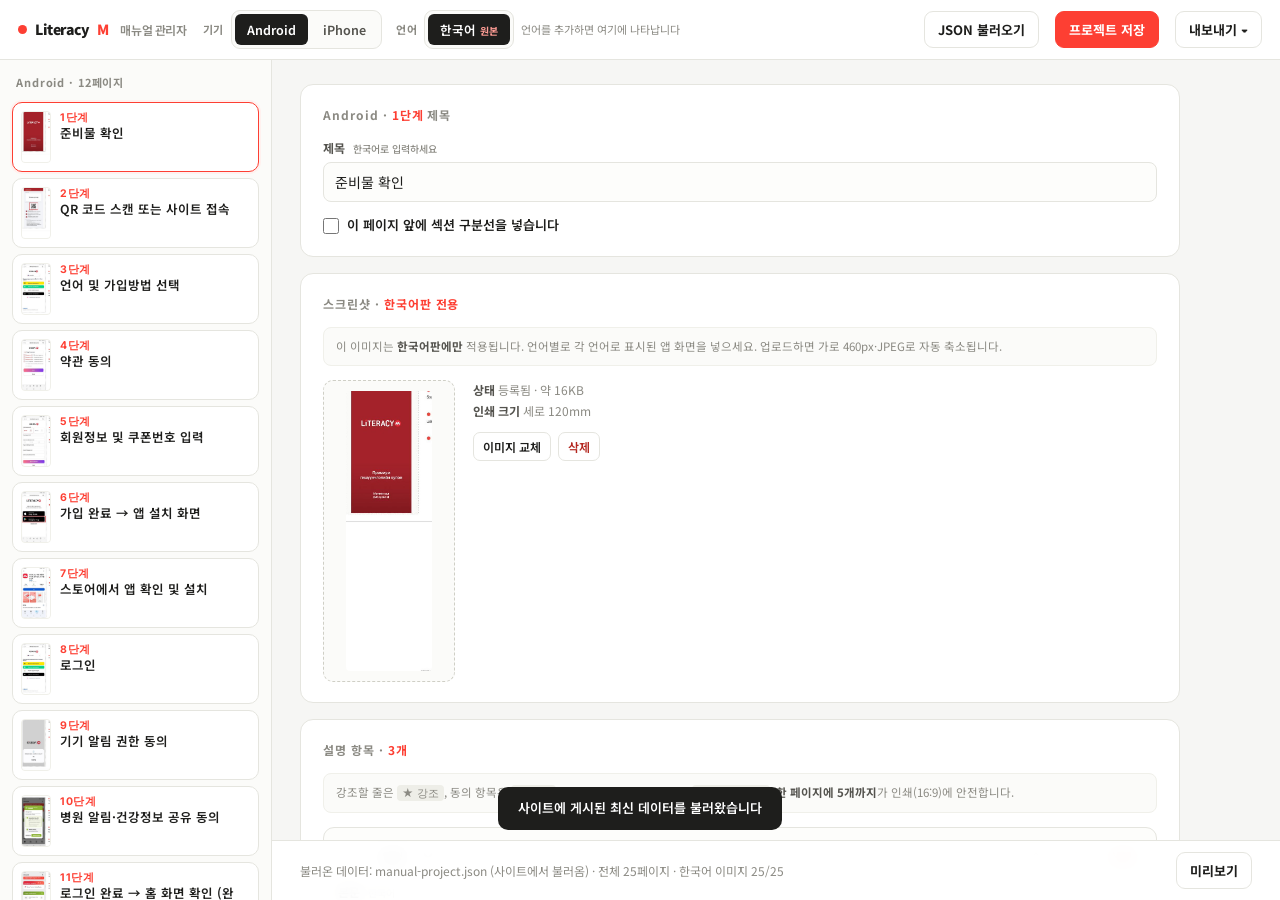
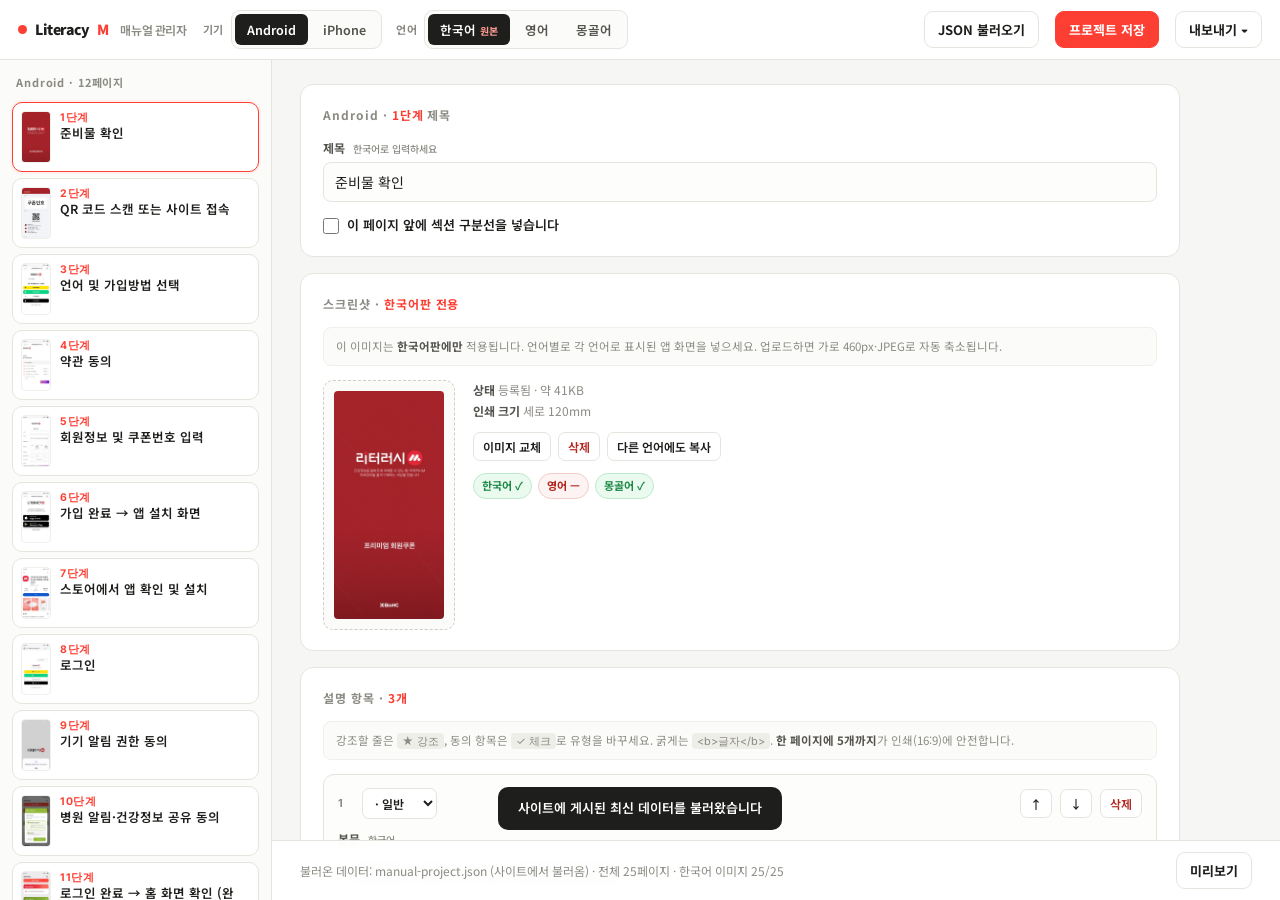
